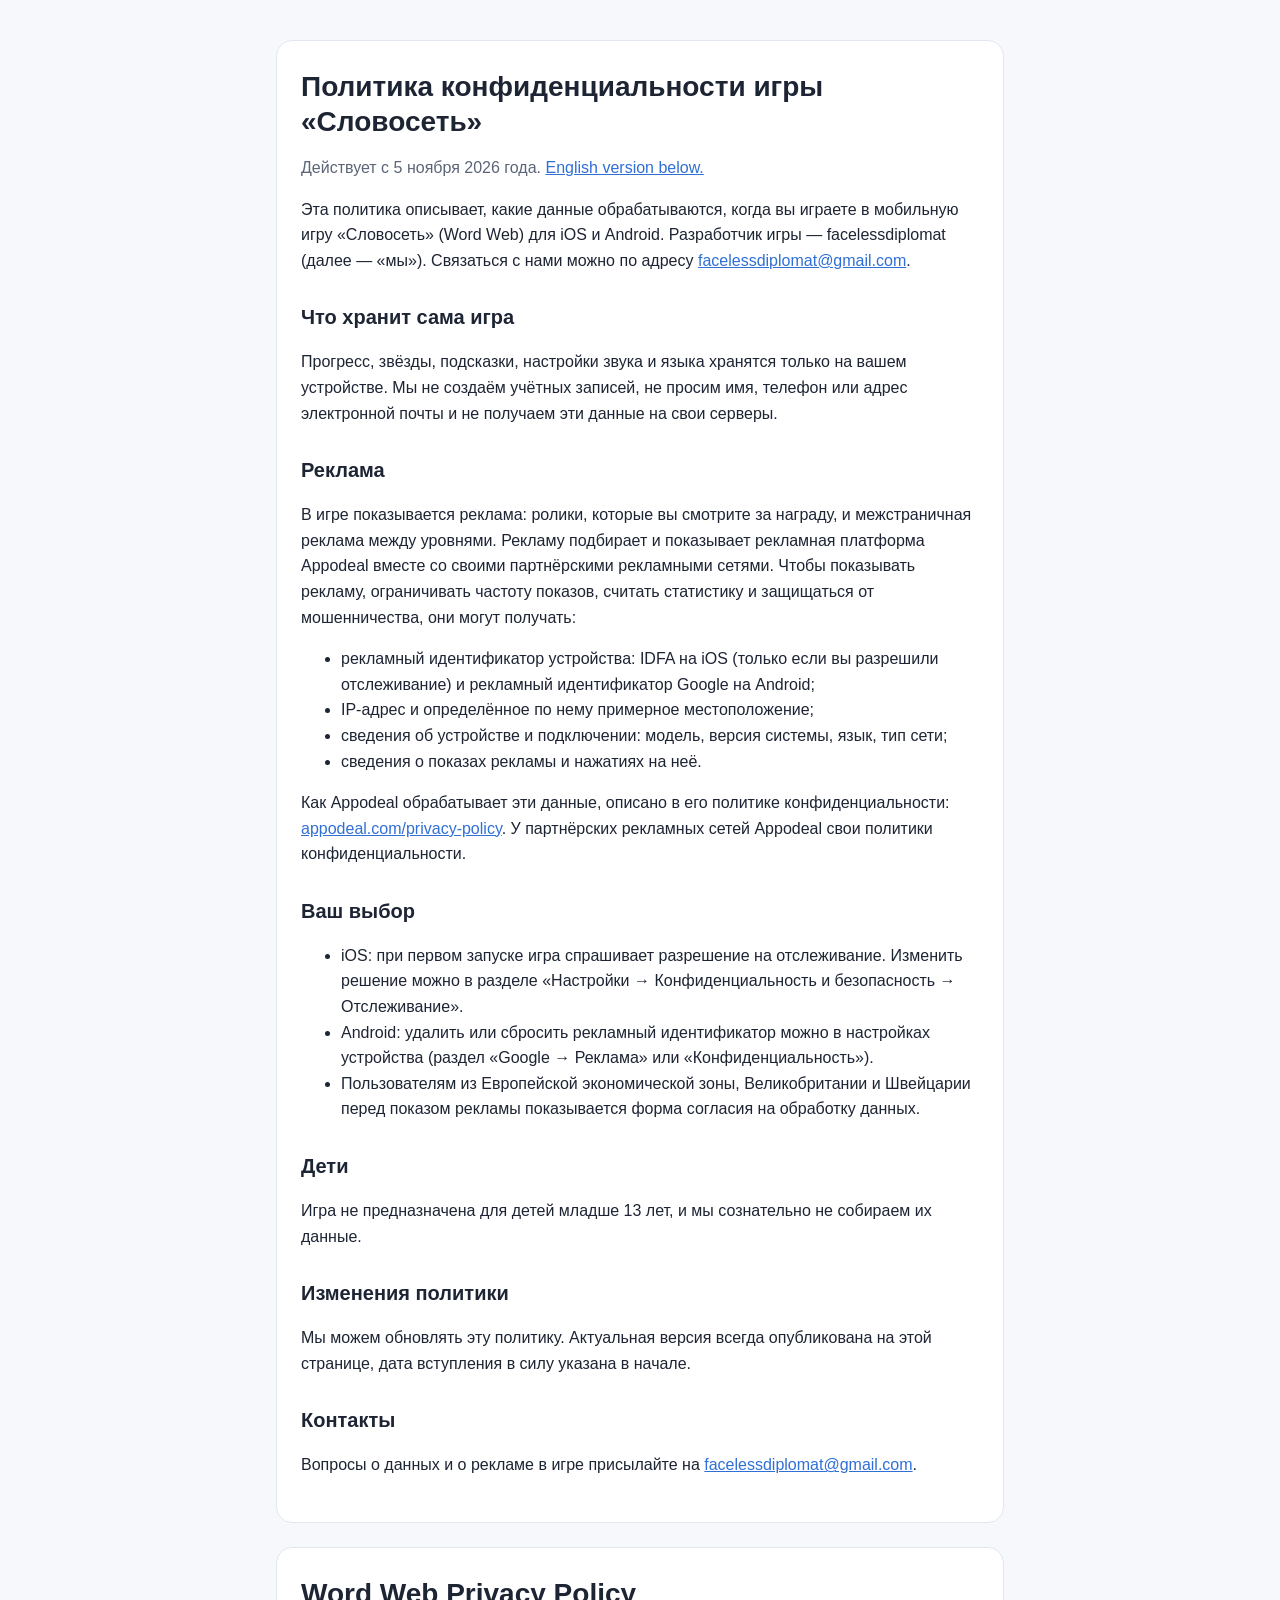
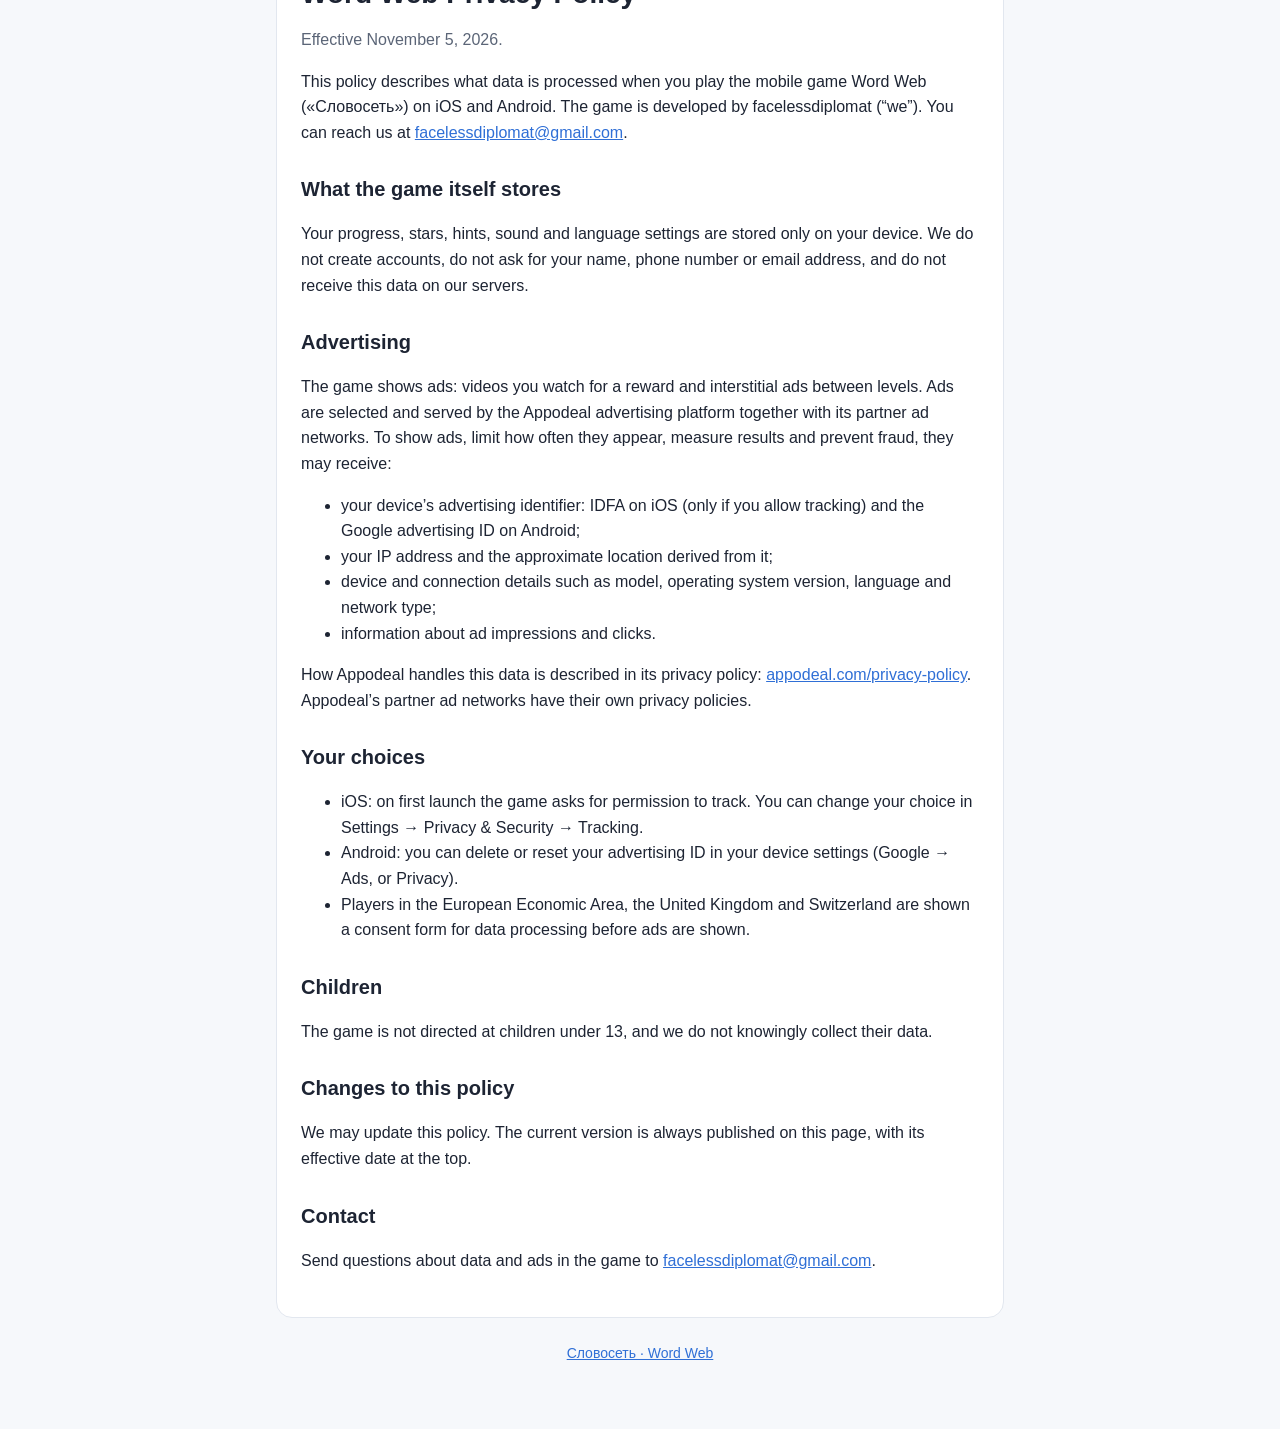
==== privacy.html @ be3394c1 "Add Word Web site with privacy policy" ====
<!doctype html>
<html lang="ru">
<head>
  <meta charset="utf-8">
  <meta name="viewport" content="width=device-width, initial-scale=1">
  <title>Политика конфиденциальности · Privacy Policy — Словосеть · Word Web</title>
  <link rel="stylesheet" href="style.css">
</head>
<body>
  <main>
    <section class="card" id="ru">
      <h1>Политика конфиденциальности игры «Словосеть»</h1>
      <p class="muted">Действует с 5 ноября 2026 года. <a href="#en">English version below.</a></p>

      <p>Эта политика описывает, какие данные обрабатываются, когда вы играете в мобильную игру «Словосеть» (Word Web) для iOS и Android. Разработчик игры — facelessdiplomat (далее — «мы»). Связаться с нами можно по адресу <a href="mailto:facelessdiplomat@gmail.com">facelessdiplomat@gmail.com</a>.</p>

      <h2>Что хранит сама игра</h2>
      <p>Прогресс, звёзды, подсказки, настройки звука и языка хранятся только на вашем устройстве. Мы не создаём учётных записей, не просим имя, телефон или адрес электронной почты и не получаем эти данные на свои серверы.</p>

      <h2>Реклама</h2>
      <p>В игре показывается реклама: ролики, которые вы смотрите за награду, и межстраничная реклама между уровнями. Рекламу подбирает и показывает рекламная платформа Appodeal вместе со своими партнёрскими рекламными сетями. Чтобы показывать рекламу, ограничивать частоту показов, считать статистику и защищаться от мошенничества, они могут получать:</p>
      <ul>
        <li>рекламный идентификатор устройства: IDFA на iOS (только если вы разрешили отслеживание) и рекламный идентификатор Google на Android;</li>
        <li>IP-адрес и определённое по нему примерное местоположение;</li>
        <li>сведения об устройстве и подключении: модель, версия системы, язык, тип сети;</li>
        <li>сведения о показах рекламы и нажатиях на неё.</li>
      </ul>
      <p>Как Appodeal обрабатывает эти данные, описано в его политике конфиденциальности: <a href="https://www.appodeal.com/privacy-policy">appodeal.com/privacy-policy</a>. У партнёрских рекламных сетей Appodeal свои политики конфиденциальности.</p>

      <h2>Ваш выбор</h2>
      <ul>
        <li>iOS: при первом запуске игра спрашивает разрешение на отслеживание. Изменить решение можно в разделе «Настройки → Конфиденциальность и безопасность → Отслеживание».</li>
        <li>Android: удалить или сбросить рекламный идентификатор можно в настройках устройства (раздел «Google → Реклама» или «Конфиденциальность»).</li>
        <li>Пользователям из Европейской экономической зоны, Великобритании и Швейцарии перед показом рекламы показывается форма согласия на обработку данных.</li>
      </ul>

      <h2>Дети</h2>
      <p>Игра не предназначена для детей младше 13 лет, и мы сознательно не собираем их данные.</p>

      <h2>Изменения политики</h2>
      <p>Мы можем обновлять эту политику. Актуальная версия всегда опубликована на этой странице, дата вступления в силу указана в начале.</p>

      <h2>Контакты</h2>
      <p>Вопросы о данных и о рекламе в игре присылайте на <a href="mailto:facelessdiplomat@gmail.com">facelessdiplomat@gmail.com</a>.</p>
    </section>

    <section class="card" id="en" lang="en">
      <h1>Word Web Privacy Policy</h1>
      <p class="muted">Effective November 5, 2026.</p>

      <p>This policy describes what data is processed when you play the mobile game Word Web («Словосеть») on iOS and Android. The game is developed by facelessdiplomat (“we”). You can reach us at <a href="mailto:facelessdiplomat@gmail.com">facelessdiplomat@gmail.com</a>.</p>

      <h2>What the game itself stores</h2>
      <p>Your progress, stars, hints, sound and language settings are stored only on your device. We do not create accounts, do not ask for your name, phone number or email address, and do not receive this data on our servers.</p>

      <h2>Advertising</h2>
      <p>The game shows ads: videos you watch for a reward and interstitial ads between levels. Ads are selected and served by the Appodeal advertising platform together with its partner ad networks. To show ads, limit how often they appear, measure results and prevent fraud, they may receive:</p>
      <ul>
        <li>your device’s advertising identifier: IDFA on iOS (only if you allow tracking) and the Google advertising ID on Android;</li>
        <li>your IP address and the approximate location derived from it;</li>
        <li>device and connection details such as model, operating system version, language and network type;</li>
        <li>information about ad impressions and clicks.</li>
      </ul>
      <p>How Appodeal handles this data is described in its privacy policy: <a href="https://www.appodeal.com/privacy-policy">appodeal.com/privacy-policy</a>. Appodeal’s partner ad networks have their own privacy policies.</p>

      <h2>Your choices</h2>
      <ul>
        <li>iOS: on first launch the game asks for permission to track. You can change your choice in Settings → Privacy &amp; Security → Tracking.</li>
        <li>Android: you can delete or reset your advertising ID in your device settings (Google → Ads, or Privacy).</li>
        <li>Players in the European Economic Area, the United Kingdom and Switzerland are shown a consent form for data processing before ads are shown.</li>
      </ul>

      <h2>Children</h2>
      <p>The game is not directed at children under 13, and we do not knowingly collect their data.</p>

      <h2>Changes to this policy</h2>
      <p>We may update this policy. The current version is always published on this page, with its effective date at the top.</p>

      <h2>Contact</h2>
      <p>Send questions about data and ads in the game to <a href="mailto:facelessdiplomat@gmail.com">facelessdiplomat@gmail.com</a>.</p>
    </section>
    <footer><a href="index.html">Словосеть · Word Web</a></footer>
  </main>
</body>
</html>
---- style.css ----
:root {
  --page: #f6f8fb;
  --card: #ffffff;
  --ink: #1d2433;
  --muted: #5b6577;
  --accent: #2f6fd6;
  --line: #e2e7ef;
}

@media (prefers-color-scheme: dark) {
  :root {
    --page: #10141c;
    --card: #181e29;
    --ink: #e8ecf3;
    --muted: #9aa5b8;
    --accent: #7aa7f2;
    --line: #262e3d;
  }
}

* {
  box-sizing: border-box;
}

body {
  margin: 0;
  background: var(--page);
  color: var(--ink);
  font: 16px/1.6 -apple-system, BlinkMacSystemFont, "Segoe UI", Roboto, "Helvetica Neue", Arial, sans-serif;
}

main {
  max-width: 760px;
  margin: 0 auto;
  padding: 40px 16px 64px;
}

.card {
  background: var(--card);
  border: 1px solid var(--line);
  border-radius: 16px;
  padding: 28px 24px;
  margin-bottom: 24px;
}

h1 {
  font-size: 28px;
  line-height: 1.25;
  margin: 0 0 8px;
}

h2 {
  font-size: 20px;
  margin: 28px 0 8px;
}

p,
li {
  color: var(--ink);
}

.muted {
  color: var(--muted);
}

a {
  color: var(--accent);
}

nav {
  display: flex;
  flex-wrap: wrap;
  gap: 12px 20px;
  margin-top: 16px;
}

footer {
  color: var(--muted);
  font-size: 14px;
  text-align: center;
}
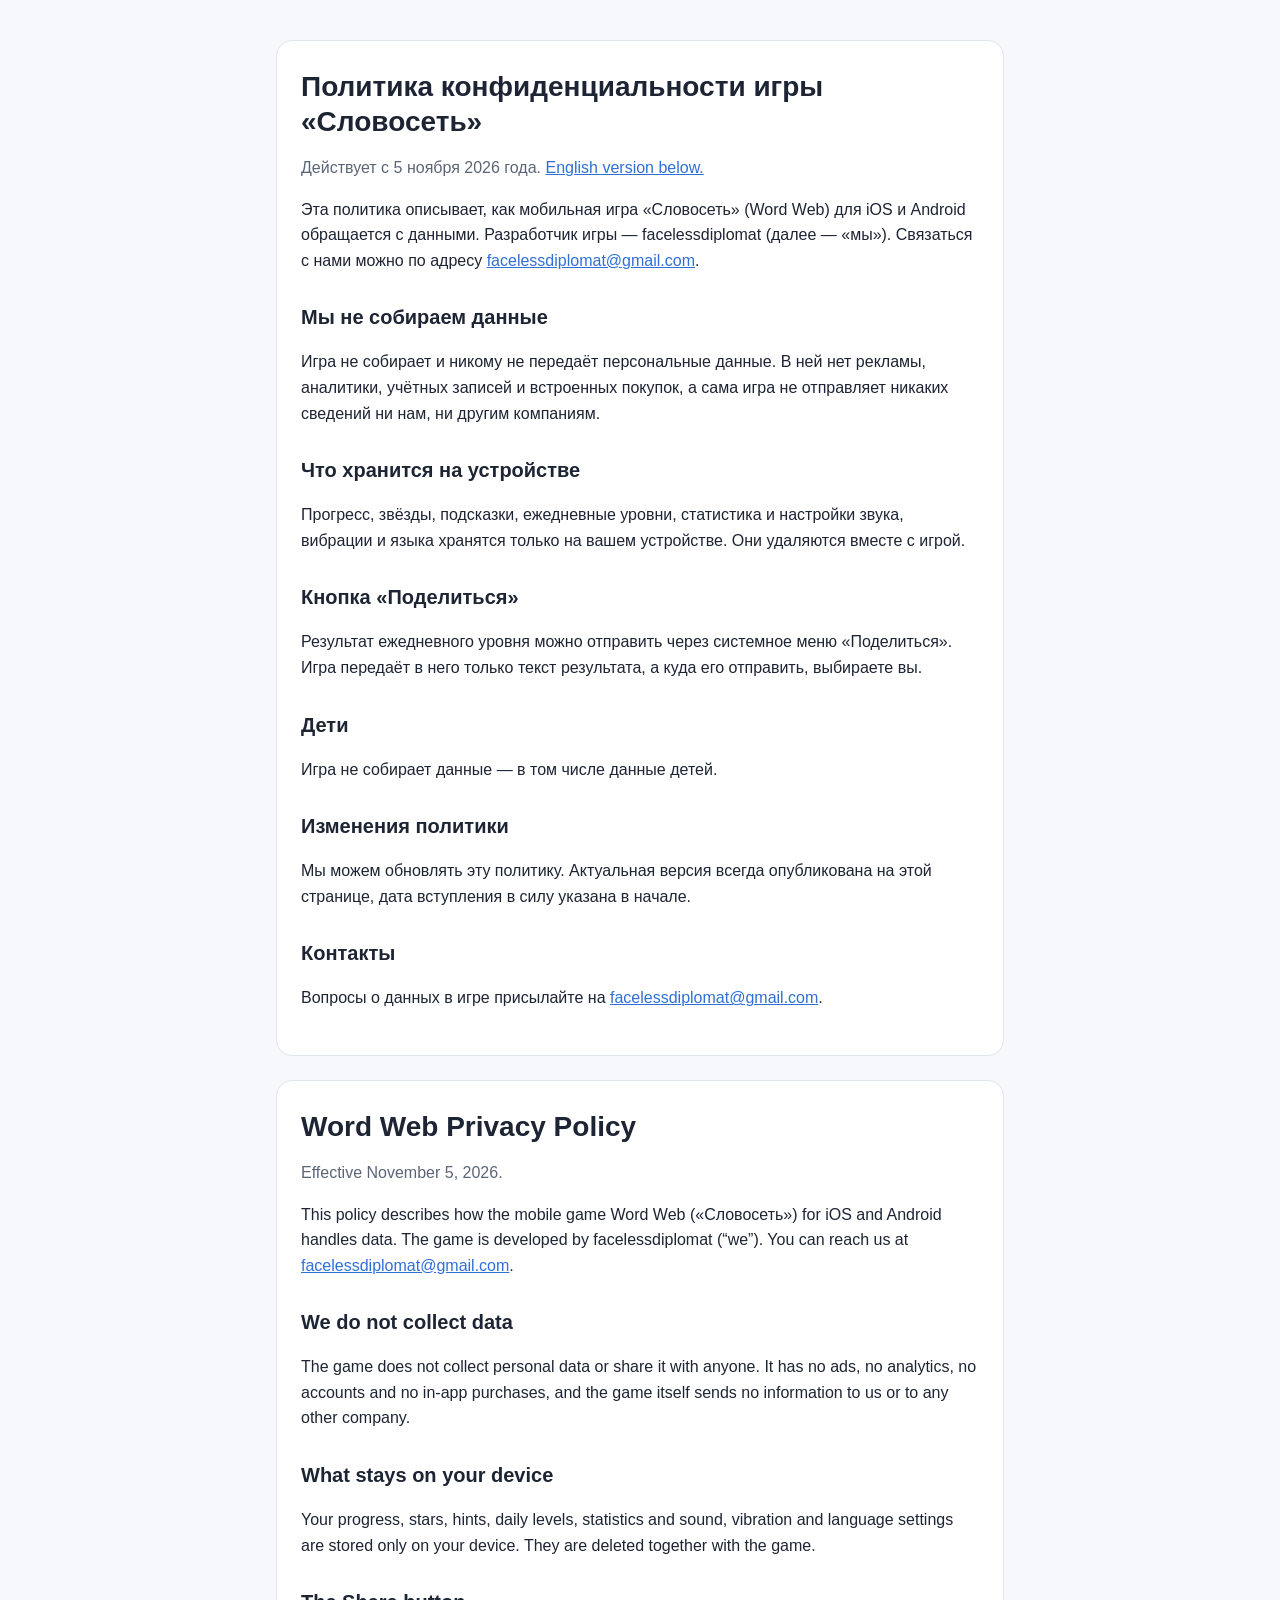
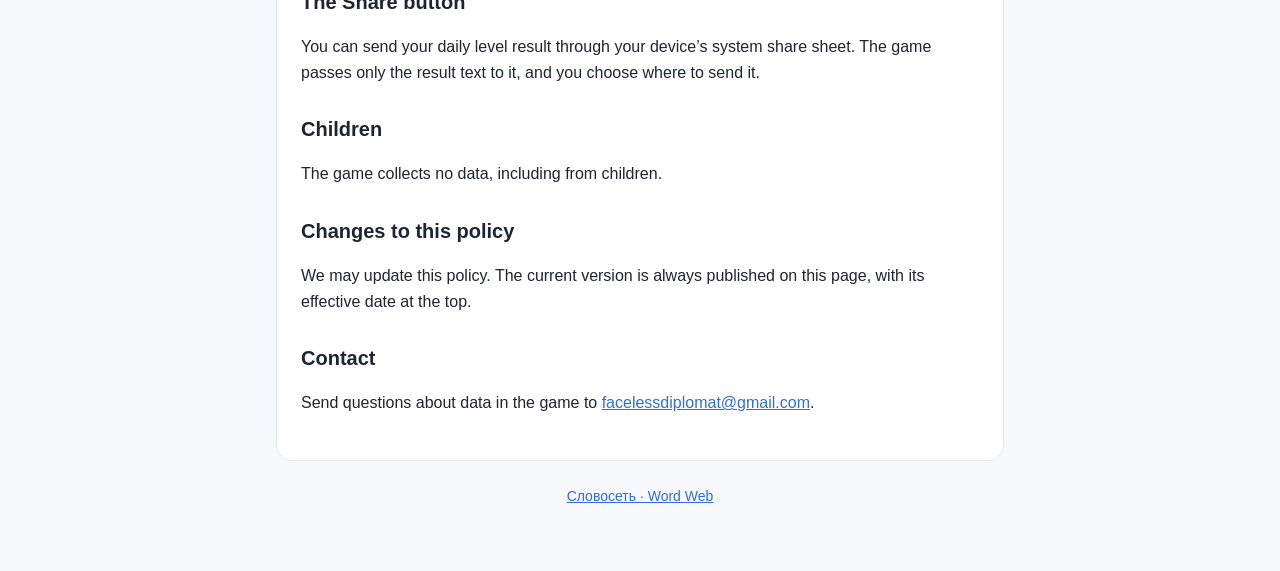
==== commit a7f725d3: "Remove ads from the privacy policy and drop app-ads.txt" ====
--- a/privacy.html
+++ b/privacy.html
@@ -12,72 +12,50 @@
       <h1>Политика конфиденциальности игры «Словосеть»</h1>
       <p class="muted">Действует с 5 ноября 2026 года. <a href="#en">English version below.</a></p>
 
-      <p>Эта политика описывает, какие данные обрабатываются, когда вы играете в мобильную игру «Словосеть» (Word Web) для iOS и Android. Разработчик игры — facelessdiplomat (далее — «мы»). Связаться с нами можно по адресу <a href="mailto:facelessdiplomat@gmail.com">facelessdiplomat@gmail.com</a>.</p>
+      <p>Эта политика описывает, как мобильная игра «Словосеть» (Word Web) для iOS и Android обращается с данными. Разработчик игры — facelessdiplomat (далее — «мы»). Связаться с нами можно по адресу <a href="mailto:facelessdiplomat@gmail.com">facelessdiplomat@gmail.com</a>.</p>
 
-      <h2>Что хранит сама игра</h2>
-      <p>Прогресс, звёзды, подсказки, настройки звука и языка хранятся только на вашем устройстве. Мы не создаём учётных записей, не просим имя, телефон или адрес электронной почты и не получаем эти данные на свои серверы.</p>
+      <h2>Мы не собираем данные</h2>
+      <p>Игра не собирает и никому не передаёт персональные данные. В ней нет рекламы, аналитики, учётных записей и встроенных покупок, а сама игра не отправляет никаких сведений ни нам, ни другим компаниям.</p>
 
-      <h2>Реклама</h2>
-      <p>В игре показывается реклама: ролики, которые вы смотрите за награду, и межстраничная реклама между уровнями. Рекламу подбирает и показывает рекламная платформа Appodeal вместе со своими партнёрскими рекламными сетями. Чтобы показывать рекламу, ограничивать частоту показов, считать статистику и защищаться от мошенничества, они могут получать:</p>
-      <ul>
-        <li>рекламный идентификатор устройства: IDFA на iOS (только если вы разрешили отслеживание) и рекламный идентификатор Google на Android;</li>
-        <li>IP-адрес и определённое по нему примерное местоположение;</li>
-        <li>сведения об устройстве и подключении: модель, версия системы, язык, тип сети;</li>
-        <li>сведения о показах рекламы и нажатиях на неё.</li>
-      </ul>
-      <p>Как Appodeal обрабатывает эти данные, описано в его политике конфиденциальности: <a href="https://www.appodeal.com/privacy-policy">appodeal.com/privacy-policy</a>. У партнёрских рекламных сетей Appodeal свои политики конфиденциальности.</p>
+      <h2>Что хранится на устройстве</h2>
+      <p>Прогресс, звёзды, подсказки, ежедневные уровни, статистика и настройки звука, вибрации и языка хранятся только на вашем устройстве. Они удаляются вместе с игрой.</p>
 
-      <h2>Ваш выбор</h2>
-      <ul>
-        <li>iOS: при первом запуске игра спрашивает разрешение на отслеживание. Изменить решение можно в разделе «Настройки → Конфиденциальность и безопасность → Отслеживание».</li>
-        <li>Android: удалить или сбросить рекламный идентификатор можно в настройках устройства (раздел «Google → Реклама» или «Конфиденциальность»).</li>
-        <li>Пользователям из Европейской экономической зоны, Великобритании и Швейцарии перед показом рекламы показывается форма согласия на обработку данных.</li>
-      </ul>
+      <h2>Кнопка «Поделиться»</h2>
+      <p>Результат ежедневного уровня можно отправить через системное меню «Поделиться». Игра передаёт в него только текст результата, а куда его отправить, выбираете вы.</p>
 
       <h2>Дети</h2>
-      <p>Игра не предназначена для детей младше 13 лет, и мы сознательно не собираем их данные.</p>
+      <p>Игра не собирает данные — в том числе данные детей.</p>
 
       <h2>Изменения политики</h2>
       <p>Мы можем обновлять эту политику. Актуальная версия всегда опубликована на этой странице, дата вступления в силу указана в начале.</p>
 
       <h2>Контакты</h2>
-      <p>Вопросы о данных и о рекламе в игре присылайте на <a href="mailto:facelessdiplomat@gmail.com">facelessdiplomat@gmail.com</a>.</p>
+      <p>Вопросы о данных в игре присылайте на <a href="mailto:facelessdiplomat@gmail.com">facelessdiplomat@gmail.com</a>.</p>
     </section>
 
     <section class="card" id="en" lang="en">
       <h1>Word Web Privacy Policy</h1>
       <p class="muted">Effective November 5, 2026.</p>
 
-      <p>This policy describes what data is processed when you play the mobile game Word Web («Словосеть») on iOS and Android. The game is developed by facelessdiplomat (“we”). You can reach us at <a href="mailto:facelessdiplomat@gmail.com">facelessdiplomat@gmail.com</a>.</p>
+      <p>This policy describes how the mobile game Word Web («Словосеть») for iOS and Android handles data. The game is developed by facelessdiplomat (“we”). You can reach us at <a href="mailto:facelessdiplomat@gmail.com">facelessdiplomat@gmail.com</a>.</p>
 
-      <h2>What the game itself stores</h2>
-      <p>Your progress, stars, hints, sound and language settings are stored only on your device. We do not create accounts, do not ask for your name, phone number or email address, and do not receive this data on our servers.</p>
+      <h2>We do not collect data</h2>
+      <p>The game does not collect personal data or share it with anyone. It has no ads, no analytics, no accounts and no in-app purchases, and the game itself sends no information to us or to any other company.</p>
 
-      <h2>Advertising</h2>
-      <p>The game shows ads: videos you watch for a reward and interstitial ads between levels. Ads are selected and served by the Appodeal advertising platform together with its partner ad networks. To show ads, limit how often they appear, measure results and prevent fraud, they may receive:</p>
-      <ul>
-        <li>your device’s advertising identifier: IDFA on iOS (only if you allow tracking) and the Google advertising ID on Android;</li>
-        <li>your IP address and the approximate location derived from it;</li>
-        <li>device and connection details such as model, operating system version, language and network type;</li>
-        <li>information about ad impressions and clicks.</li>
-      </ul>
-      <p>How Appodeal handles this data is described in its privacy policy: <a href="https://www.appodeal.com/privacy-policy">appodeal.com/privacy-policy</a>. Appodeal’s partner ad networks have their own privacy policies.</p>
+      <h2>What stays on your device</h2>
+      <p>Your progress, stars, hints, daily levels, statistics and sound, vibration and language settings are stored only on your device. They are deleted together with the game.</p>
 
-      <h2>Your choices</h2>
-      <ul>
-        <li>iOS: on first launch the game asks for permission to track. You can change your choice in Settings → Privacy &amp; Security → Tracking.</li>
-        <li>Android: you can delete or reset your advertising ID in your device settings (Google → Ads, or Privacy).</li>
-        <li>Players in the European Economic Area, the United Kingdom and Switzerland are shown a consent form for data processing before ads are shown.</li>
-      </ul>
+      <h2>The Share button</h2>
+      <p>You can send your daily level result through your device’s system share sheet. The game passes only the result text to it, and you choose where to send it.</p>
 
       <h2>Children</h2>
-      <p>The game is not directed at children under 13, and we do not knowingly collect their data.</p>
+      <p>The game collects no data, including from children.</p>
 
       <h2>Changes to this policy</h2>
       <p>We may update this policy. The current version is always published on this page, with its effective date at the top.</p>
 
       <h2>Contact</h2>
-      <p>Send questions about data and ads in the game to <a href="mailto:facelessdiplomat@gmail.com">facelessdiplomat@gmail.com</a>.</p>
+      <p>Send questions about data in the game to <a href="mailto:facelessdiplomat@gmail.com">facelessdiplomat@gmail.com</a>.</p>
     </section>
     <footer><a href="index.html">Словосеть · Word Web</a></footer>
   </main>
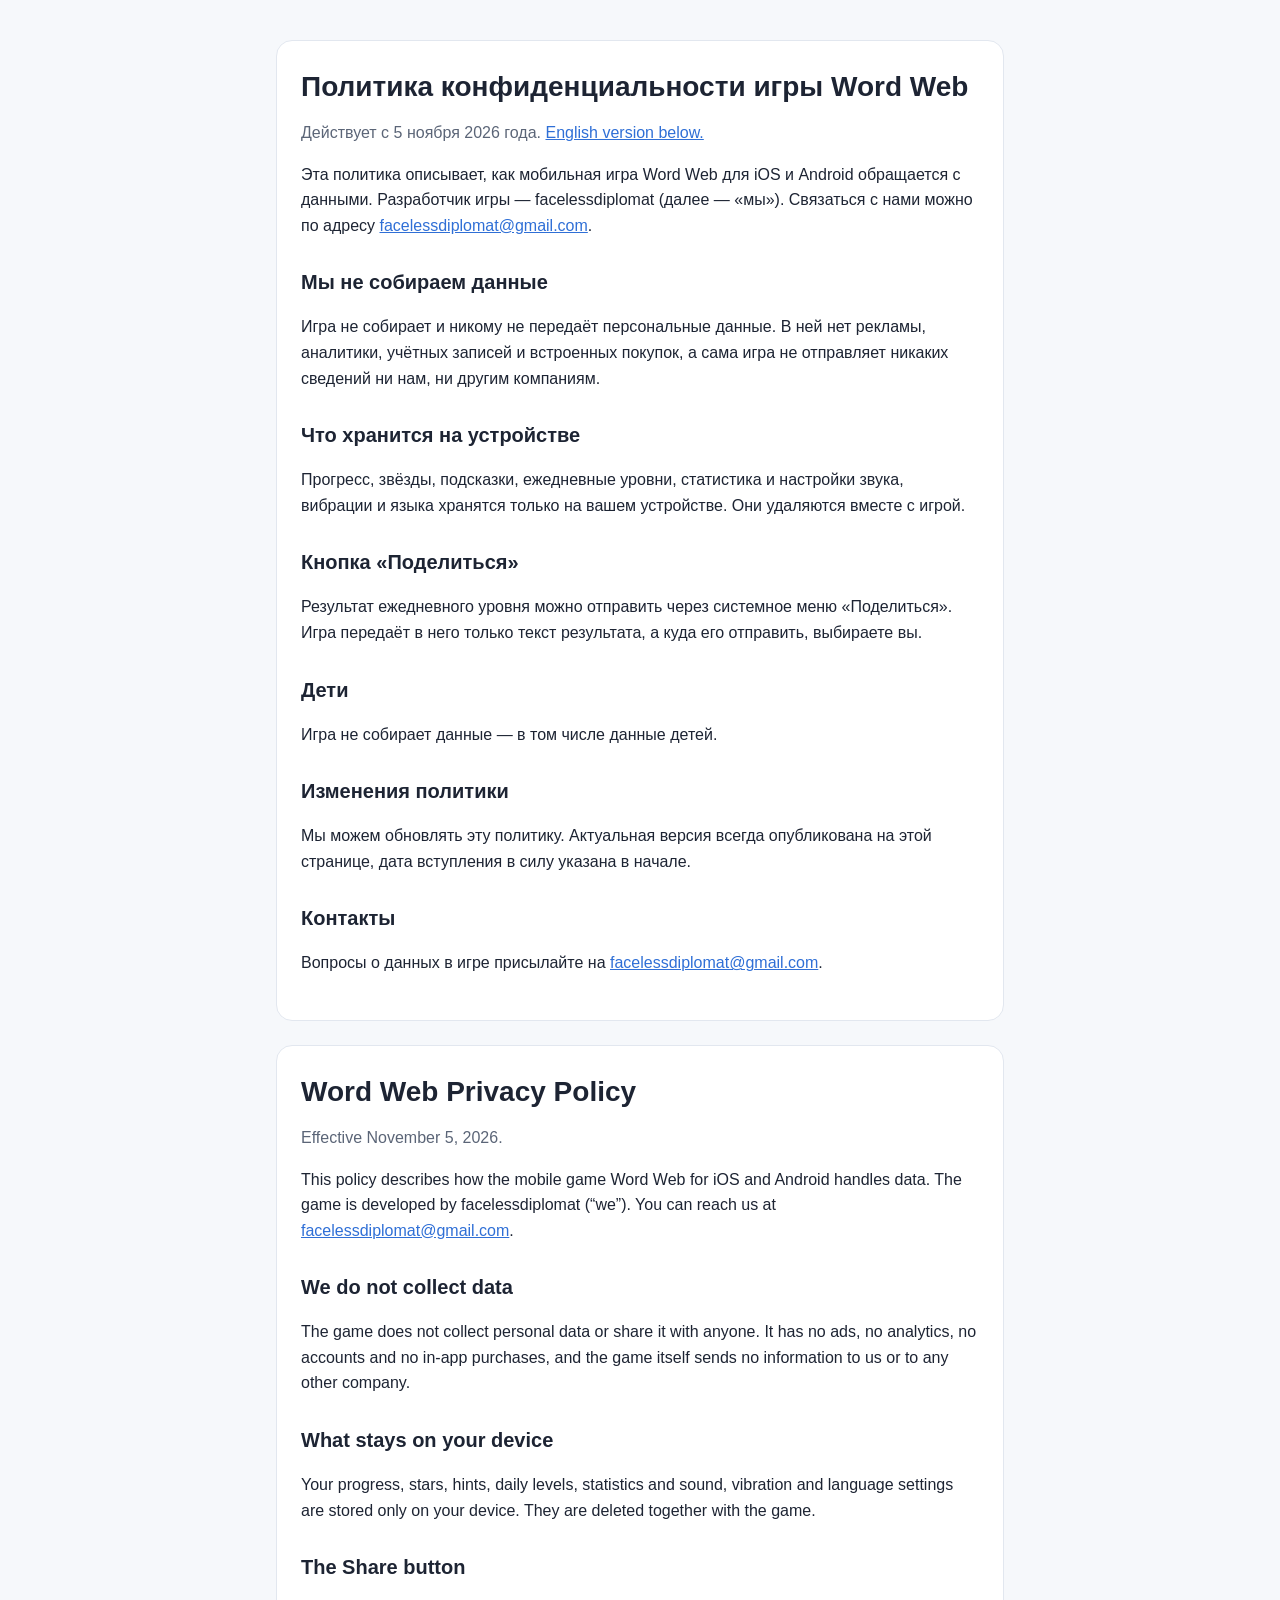
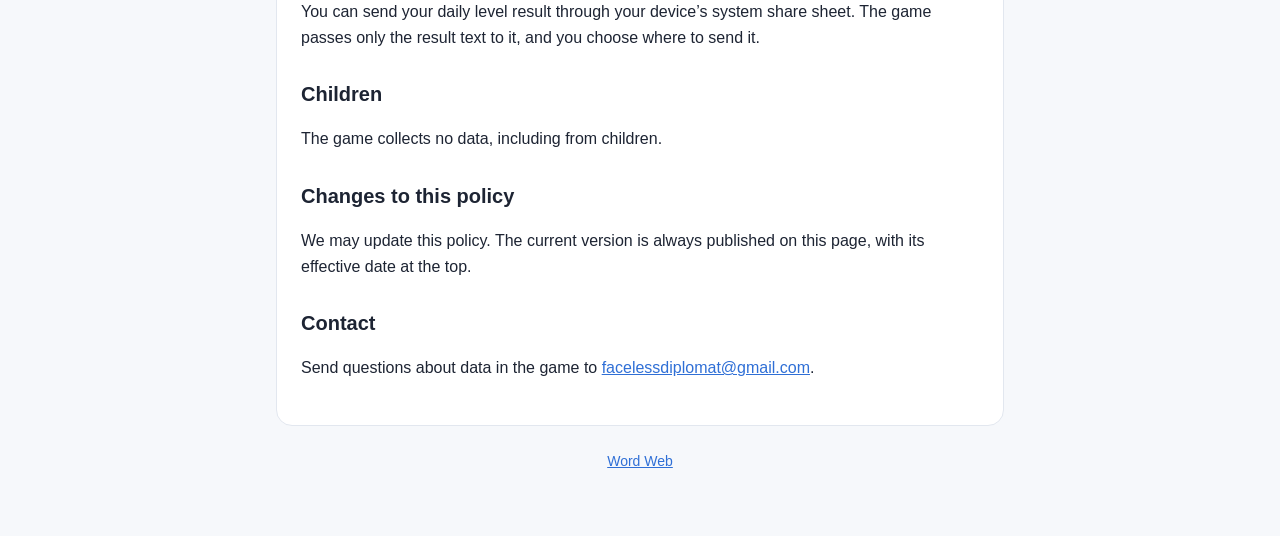
==== commit 7c46c8a8: "Rename the game to Word Web on the site" ====
--- a/privacy.html
+++ b/privacy.html
@@ -3,16 +3,16 @@
 <head>
   <meta charset="utf-8">
   <meta name="viewport" content="width=device-width, initial-scale=1">
-  <title>Политика конфиденциальности · Privacy Policy — Словосеть · Word Web</title>
+  <title>Политика конфиденциальности · Privacy Policy — Word Web</title>
   <link rel="stylesheet" href="style.css">
 </head>
 <body>
   <main>
     <section class="card" id="ru">
-      <h1>Политика конфиденциальности игры «Словосеть»</h1>
+      <h1>Политика конфиденциальности игры Word Web</h1>
       <p class="muted">Действует с 5 ноября 2026 года. <a href="#en">English version below.</a></p>
 
-      <p>Эта политика описывает, как мобильная игра «Словосеть» (Word Web) для iOS и Android обращается с данными. Разработчик игры — facelessdiplomat (далее — «мы»). Связаться с нами можно по адресу <a href="mailto:facelessdiplomat@gmail.com">facelessdiplomat@gmail.com</a>.</p>
+      <p>Эта политика описывает, как мобильная игра Word Web для iOS и Android обращается с данными. Разработчик игры — facelessdiplomat (далее — «мы»). Связаться с нами можно по адресу <a href="mailto:facelessdiplomat@gmail.com">facelessdiplomat@gmail.com</a>.</p>
 
       <h2>Мы не собираем данные</h2>
       <p>Игра не собирает и никому не передаёт персональные данные. В ней нет рекламы, аналитики, учётных записей и встроенных покупок, а сама игра не отправляет никаких сведений ни нам, ни другим компаниям.</p>
@@ -37,7 +37,7 @@
       <h1>Word Web Privacy Policy</h1>
       <p class="muted">Effective November 5, 2026.</p>
 
-      <p>This policy describes how the mobile game Word Web («Словосеть») for iOS and Android handles data. The game is developed by facelessdiplomat (“we”). You can reach us at <a href="mailto:facelessdiplomat@gmail.com">facelessdiplomat@gmail.com</a>.</p>
+      <p>This policy describes how the mobile game Word Web for iOS and Android handles data. The game is developed by facelessdiplomat (“we”). You can reach us at <a href="mailto:facelessdiplomat@gmail.com">facelessdiplomat@gmail.com</a>.</p>
 
       <h2>We do not collect data</h2>
       <p>The game does not collect personal data or share it with anyone. It has no ads, no analytics, no accounts and no in-app purchases, and the game itself sends no information to us or to any other company.</p>
@@ -57,7 +57,7 @@
       <h2>Contact</h2>
       <p>Send questions about data in the game to <a href="mailto:facelessdiplomat@gmail.com">facelessdiplomat@gmail.com</a>.</p>
     </section>
-    <footer><a href="index.html">Словосеть · Word Web</a></footer>
+    <footer><a href="index.html">Word Web</a></footer>
   </main>
 </body>
 </html>
